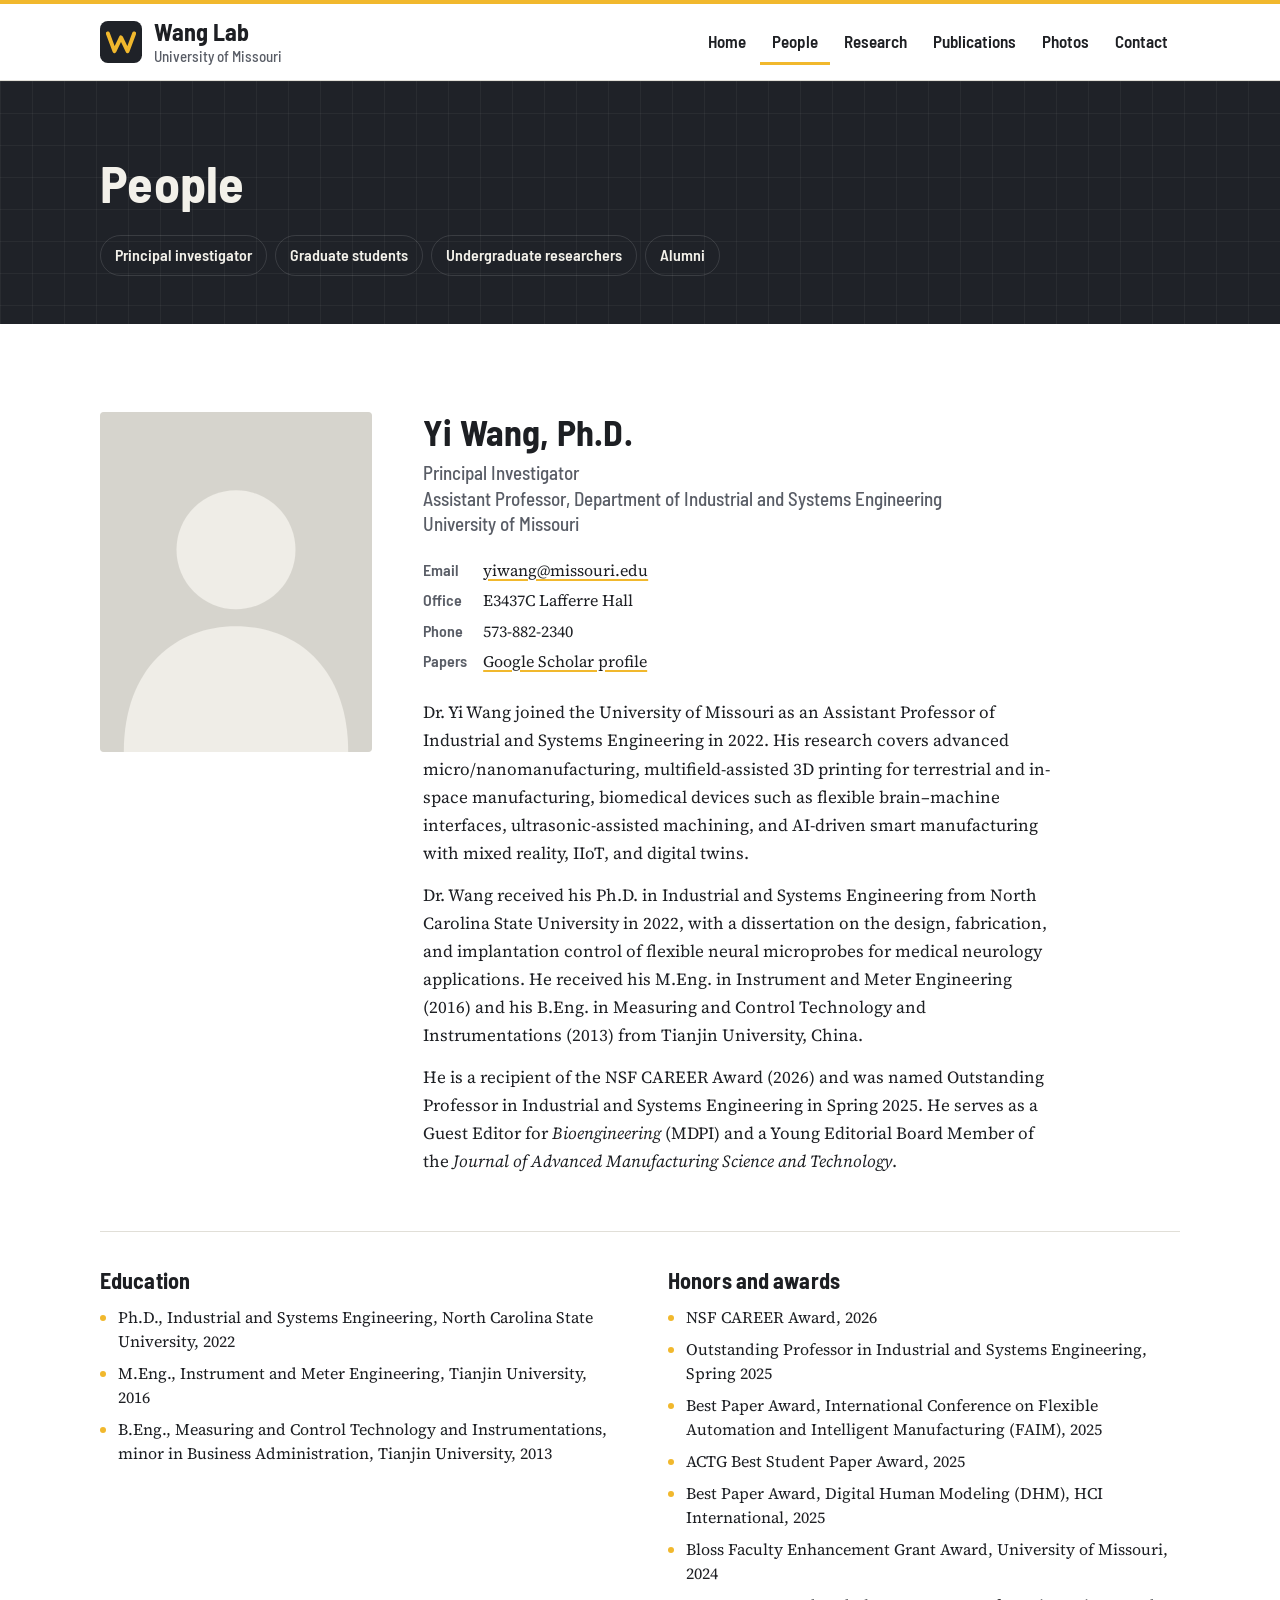
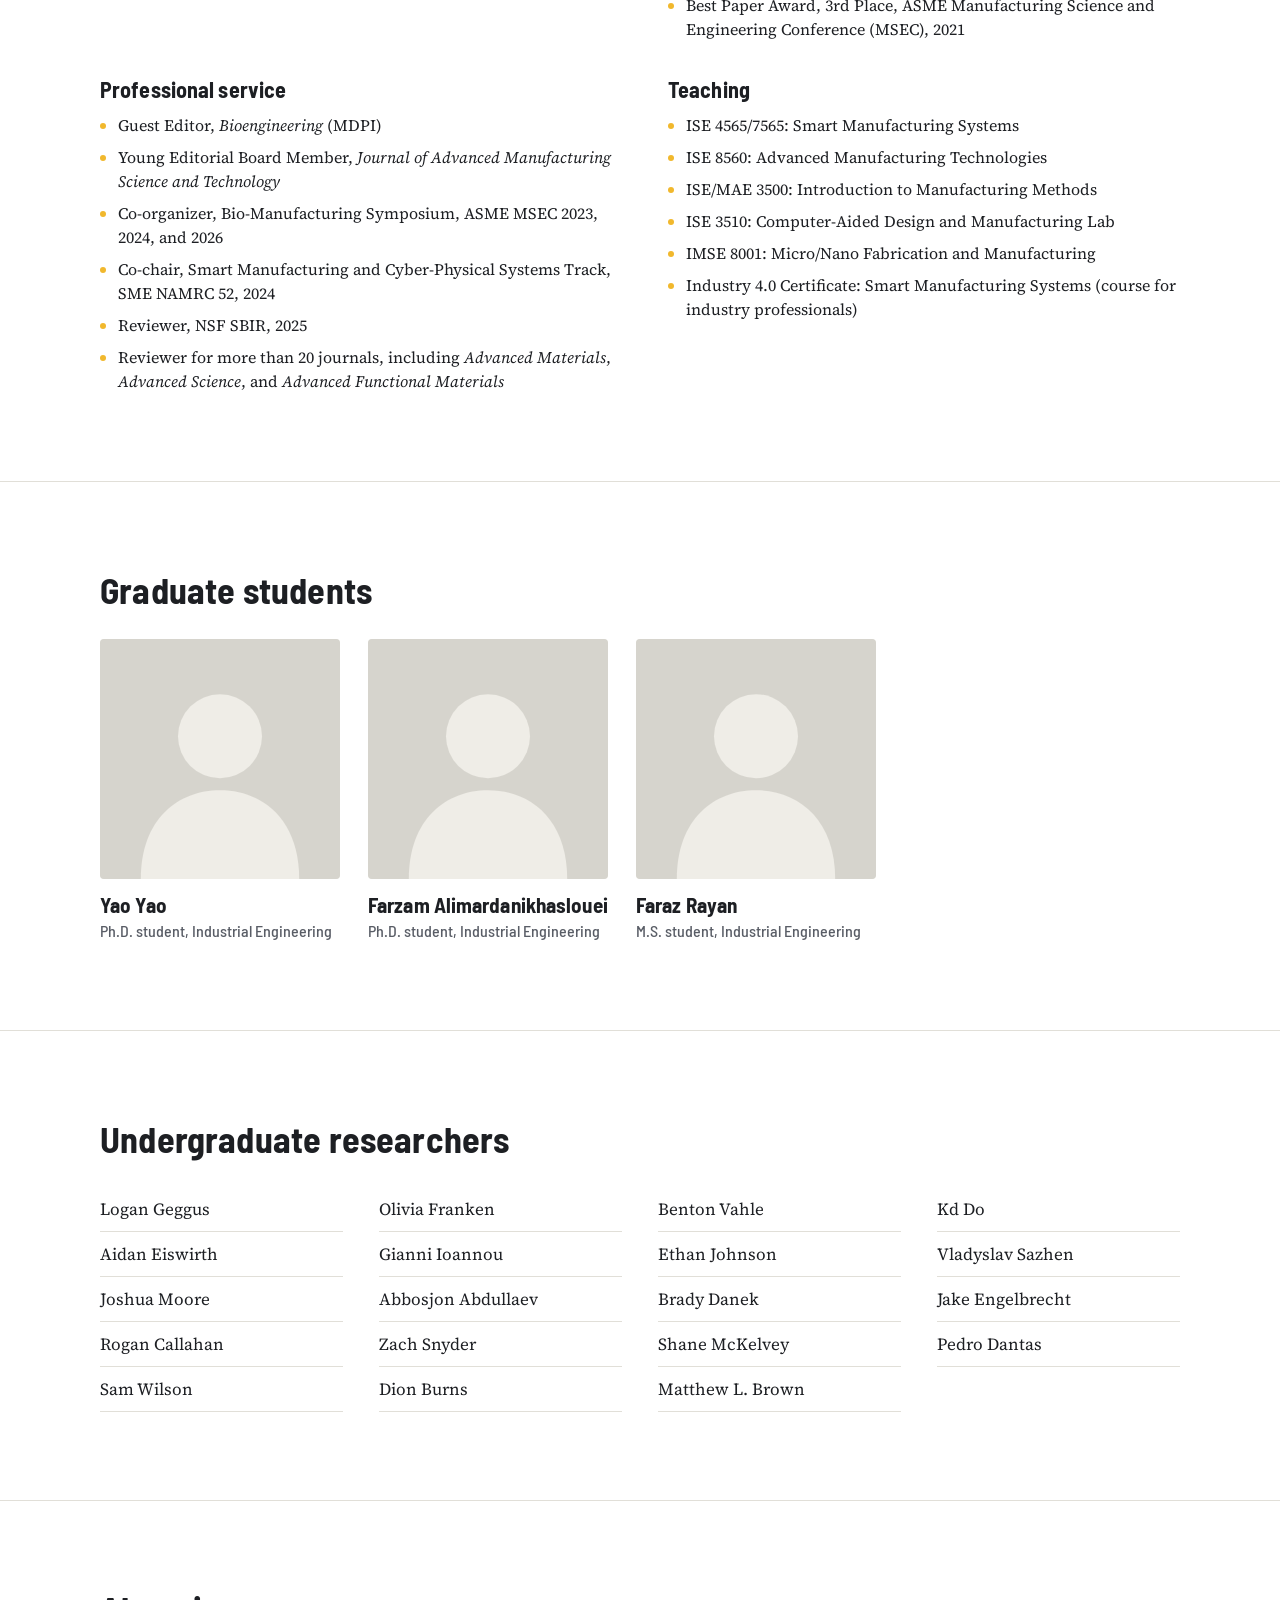
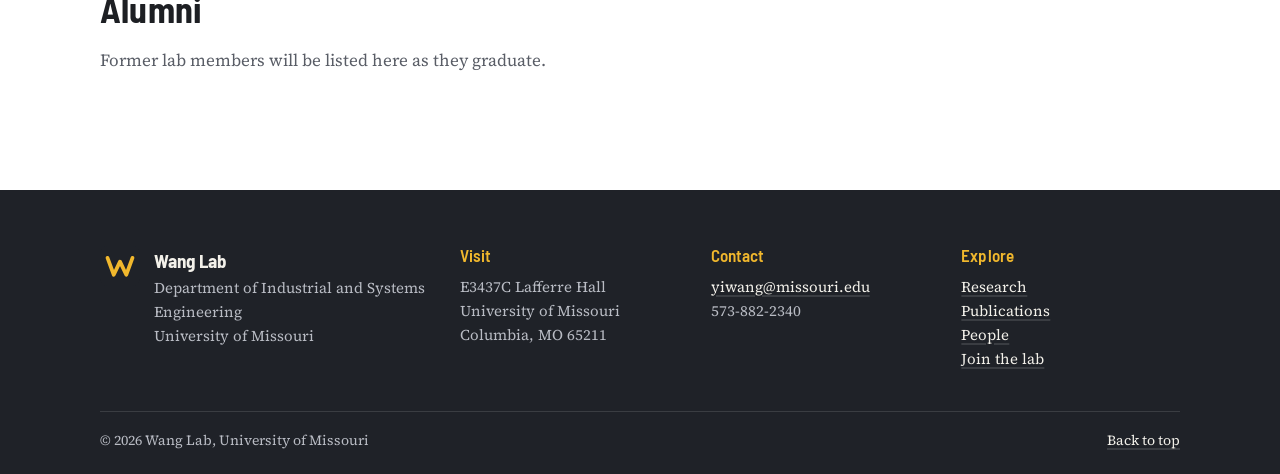
==== people.html @ 7a24e77a "Add files via upload" ====
<!doctype html>
<html lang="en">
<head>
<meta charset="utf-8">
<meta name="viewport" content="width=device-width, initial-scale=1, viewport-fit=cover">
<!-- ✏️ title = 浏览器标签和谷歌搜索结果里的标题；description = 谷歌搜索结果下面那行介绍 -->
<title>People | Wang Lab, University of Missouri</title>
<meta name="description" content="Meet Dr. Yi Wang and the graduate and undergraduate researchers of the Wang Lab in Industrial and Systems Engineering at the University of Missouri.">
<meta property="og:type" content="website">
<meta property="og:site_name" content="Wang Lab, University of Missouri">
<meta property="og:title" content="People | Wang Lab, University of Missouri">
<meta property="og:description" content="Meet Dr. Yi Wang and the graduate and undergraduate researchers of the Wang Lab in Industrial and Systems Engineering at the University of Missouri.">
<link rel="icon" href="images/logo-mark.svg" type="image/svg+xml">
<link rel="preconnect" href="https://fonts.googleapis.com">
<link rel="preconnect" href="https://fonts.gstatic.com" crossorigin>
<link rel="stylesheet" href="https://fonts.googleapis.com/css2?family=Barlow+Semi+Condensed:wght@500;600;700&amp;family=Source+Serif+4:ital,opsz,wght@0,8..60,400;0,8..60,600;1,8..60,400&amp;display=swap">
<link rel="stylesheet" href="css/style.css">
<script>document.documentElement.classList.add("js");</script>
</head>
<body>
<a class="skip-link" href="#main">Skip to content</a>

<!-- ============ 顶部导航（每个页面都有一份，一般不用改） ============ -->
<header class="site-header" id="top">
  <div class="container header-inner">
    <a class="brand" href="index.html">
      <img src="images/logo-mark.svg" alt="" width="42" height="42">
      <span><span class="brand-name">Wang Lab</span><span class="brand-sub">University of Missouri</span></span>
    </a>
    <button class="nav-toggle" type="button" aria-expanded="false" aria-controls="site-nav">
      <svg viewBox="0 0 24 24" aria-hidden="true"><path d="M3 6h18M3 12h18M3 18h18" fill="none" stroke="currentColor" stroke-width="2" stroke-linecap="round"/></svg>
      Menu
    </button>
    <nav class="site-nav" id="site-nav" aria-label="Main">
      <ul>
        <li><a href="index.html">Home</a></li>
        <li><a href="people.html" aria-current="page">People</a></li>
        <li><a href="research.html">Research</a></li>
        <li><a href="publications.html">Publications</a></li>
        <li><a href="photos.html">Photos</a></li>
        <li><a href="contact.html">Contact</a></li>
      </ul>
    </nav>
  </div>
</header>

<main id="main">
<section class="band">
  <div class="container page-head">
    <h1>People</h1>
    <ul class="subnav">
      <li><a href="#pi">Principal investigator</a></li>
      <li><a href="#graduate">Graduate students</a></li>
      <li><a href="#undergraduate">Undergraduate researchers</a></li>
      <li><a href="#alumni">Alumni</a></li>
    </ul>
  </div>
</section>

<!-- =====================================================================
     ✏️ PI 介绍
     · 换头像：把照片命名为 yi-wang.jpg，上传到 images/people/ 文件夹，
       再把下面的 images/people/placeholder.svg 改成 images/people/yi-wang.jpg
     ===================================================================== -->
<section class="section" id="pi" aria-labelledby="pi-name">
  <div class="container">
    <div class="pi-grid">
      <figure class="pi-photo">
        <img src="images/people/placeholder.svg" alt="Portrait of Dr. Yi Wang" width="400" height="500">
      </figure>
      <div class="pi-info">
        <h2 id="pi-name">Yi Wang, Ph.D.</h2>
        <p class="pi-role">Principal Investigator<br>Assistant Professor, Department of Industrial and Systems Engineering<br>University of Missouri</p>
        <dl class="contact-list">
          <dt>Email</dt><dd><a href="mailto:yiwang@missouri.edu">yiwang@missouri.edu</a></dd>
          <dt>Office</dt><dd>E3437C Lafferre Hall</dd>
          <dt>Phone</dt><dd>573-882-2340</dd>
          <dt>Papers</dt><dd><a href="https://scholar.google.com/citations?user=VTaAdZcAAAAJ&amp;hl=en">Google Scholar profile</a></dd>
        </dl>
        <div class="bio">
          <p>Dr. Yi Wang joined the University of Missouri as an Assistant Professor of Industrial and Systems Engineering in 2022. His research covers advanced micro/nanomanufacturing, multifield-assisted 3D printing for terrestrial and in-space manufacturing, biomedical devices such as flexible brain–machine interfaces, ultrasonic-assisted machining, and AI-driven smart manufacturing with mixed reality, IIoT, and digital twins.</p>
          <p>Dr. Wang received his Ph.D. in Industrial and Systems Engineering from North Carolina State University in 2022, with a dissertation on the design, fabrication, and implantation control of flexible neural microprobes for medical neurology applications. He received his M.Eng. in Instrument and Meter Engineering (2016) and his B.Eng. in Measuring and Control Technology and Instrumentations (2013) from Tianjin University, China.</p>
          <p>He is a recipient of the NSF CAREER Award (2026) and was named Outstanding Professor in Industrial and Systems Engineering in Spring 2025. He serves as a Guest Editor for <i>Bioengineering</i> (MDPI) and a Young Editorial Board Member of the <i>Journal of Advanced Manufacturing Science and Technology</i>.</p>
        </div>
      </div>
    </div>

    <div class="pi-details">
      <div>
        <h3>Education</h3>
        <ul>
          <li>Ph.D., Industrial and Systems Engineering, North Carolina State University, 2022</li>
          <li>M.Eng., Instrument and Meter Engineering, Tianjin University, 2016</li>
          <li>B.Eng., Measuring and Control Technology and Instrumentations, minor in Business Administration, Tianjin University, 2013</li>
        </ul>
      </div>
      <div>
        <h3>Honors and awards</h3>
        <ul>
          <li>NSF CAREER Award, 2026</li>
          <li>Outstanding Professor in Industrial and Systems Engineering, Spring 2025</li>
          <li>Best Paper Award, International Conference on Flexible Automation and Intelligent Manufacturing (FAIM), 2025</li>
          <li>ACTG Best Student Paper Award, 2025</li>
          <li>Best Paper Award, Digital Human Modeling (DHM), HCI International, 2025</li>
          <li>Bloss Faculty Enhancement Grant Award, University of Missouri, 2024</li>
          <li>Best Paper Award, 3rd Place, ASME Manufacturing Science and Engineering Conference (MSEC), 2021</li>
        </ul>
      </div>
      <div>
        <h3>Professional service</h3>
        <ul>
          <li>Guest Editor, <i>Bioengineering</i> (MDPI)</li>
          <li>Young Editorial Board Member, <i>Journal of Advanced Manufacturing Science and Technology</i></li>
          <li>Co-organizer, Bio-Manufacturing Symposium, ASME MSEC 2023, 2024, and 2026</li>
          <li>Co-chair, Smart Manufacturing and Cyber-Physical Systems Track, SME NAMRC 52, 2024</li>
          <li>Reviewer, NSF SBIR, 2025</li>
          <li>Reviewer for more than 20 journals, including <i>Advanced Materials</i>, <i>Advanced Science</i>, and <i>Advanced Functional Materials</i></li>
        </ul>
      </div>
      <div>
        <h3>Teaching</h3>
        <ul>
          <li>ISE 4565/7565: Smart Manufacturing Systems</li>
          <li>ISE 8560: Advanced Manufacturing Technologies</li>
          <li>ISE/MAE 3500: Introduction to Manufacturing Methods</li>
          <li>ISE 3510: Computer-Aided Design and Manufacturing Lab</li>
          <li>IMSE 8001: Micro/Nano Fabrication and Manufacturing</li>
          <li>Industry 4.0 Certificate: Smart Manufacturing Systems (course for industry professionals)</li>
        </ul>
      </div>
    </div>
  </div>
</section>

<!-- =====================================================================
     ✏️ 研究生：每个人是一整块 <article class="member"> …… </article>
     · 加人：复制一整块，改名字、身份（member-role）、照片文件名
     · 照片：方形最好，上传到 images/people/（例如 yao-yao.jpg），再改 src
     · 想加简介：在 member-role 那一行下面加一行
       <p class="member-bio">一两句话的英文简介</p>
     ===================================================================== -->
<section class="section" id="graduate" aria-labelledby="grad-title">
  <div class="container">
    <h2 class="section-title" id="grad-title">Graduate students</h2>
    <div class="member-grid">

      <article class="member">
        <img src="images/people/placeholder.svg" alt="Yao Yao" width="400" height="400" loading="lazy">
        <h3>Yao Yao</h3>
        <p class="member-role">Ph.D. student, Industrial Engineering</p>
      </article>

      <article class="member">
        <img src="images/people/placeholder.svg" alt="Farzam Alimardanikhaslouei" width="400" height="400" loading="lazy">
        <h3>Farzam Alimardanikhaslouei</h3>
        <p class="member-role">Ph.D. student, Industrial Engineering</p>
      </article>

      <article class="member">
        <img src="images/people/placeholder.svg" alt="Faraz Rayan" width="400" height="400" loading="lazy">
        <h3>Faraz Rayan</h3>
        <p class="member-role">M.S. student, Industrial Engineering</p>
      </article>

    </div>
  </div>
</section>

<!-- =====================================================================
     ✏️ 本科生：一行一个名字 <li>名字</li>
     · 毕业的同学：把那一行剪切，粘贴到下面 Alumni 的列表里
     ===================================================================== -->
<section class="section" id="undergraduate" aria-labelledby="ug-title">
  <div class="container">
    <h2 class="section-title" id="ug-title">Undergraduate researchers</h2>
    <ul class="name-list">
      <li>Logan Geggus</li>
      <li>Aidan Eiswirth</li>
      <li>Joshua Moore</li>
      <li>Rogan Callahan</li>
      <li>Sam Wilson</li>
      <li>Olivia Franken</li>
      <li>Gianni Ioannou</li>
      <li>Abbosjon Abdullaev</li>
      <li>Zach Snyder</li>
      <li>Dion Burns</li>
      <li>Benton Vahle</li>
      <li>Ethan Johnson</li>
      <li>Brady Danek</li>
      <li>Shane McKelvey</li>
      <li>Matthew L. Brown</li>
      <li>Kd Do</li>
      <li>Vladyslav Sazhen</li>
      <li>Jake Engelbrecht</li>
      <li>Pedro Dantas</li>
    </ul>
  </div>
</section>

<!-- =====================================================================
     ✏️ 毕业生 Alumni：一行一个，例如
     <li>Jane Doe, Ph.D. 2027, now at Boeing</li>
     有了第一位毕业生后，可以把下面那句 "Former lab members will be listed here…" 删掉
     ===================================================================== -->
<section class="section" id="alumni" aria-labelledby="alumni-title">
  <div class="container">
    <h2 class="section-title" id="alumni-title">Alumni</h2>
    <p class="section-note">Former lab members will be listed here as they graduate.</p>
    <ul class="name-list">
    </ul>
  </div>
</section>
</main>

<!-- ============ 页脚（每个页面都有一份，一般不用改） ============ -->
<footer class="site-footer">
  <div class="container footer-grid">
    <div class="footer-brand">
      <img src="images/logo-mark.svg" alt="" width="40" height="40">
      <p><strong>Wang Lab</strong><br>Department of Industrial and Systems Engineering<br>University of Missouri</p>
    </div>
    <div>
      <h2>Visit</h2>
      <p>E3437C Lafferre Hall<br>University of Missouri<br>Columbia, MO 65211</p>
    </div>
    <div>
      <h2>Contact</h2>
      <p><a href="mailto:yiwang@missouri.edu">yiwang@missouri.edu</a><br>573-882-2340</p>
    </div>
    <nav aria-label="Footer">
      <h2>Explore</h2>
      <ul>
        <li><a href="research.html">Research</a></li>
        <li><a href="publications.html">Publications</a></li>
        <li><a href="people.html">People</a></li>
        <li><a href="contact.html#join">Join the lab</a></li>
      </ul>
    </nav>
  </div>
  <div class="container footer-bottom">
    <span>© <span data-year>2026</span> Wang Lab, University of Missouri</span>
    <a href="#top">Back to top</a>
  </div>
</footer>
<script src="js/main.js"></script>
</body>
</html>
---- css/style.css ----
/* =====================================================================
   Wang Lab website styles
   一般不需要改这个文件。想换主色调：只改下面 :root 里的 --gold 等颜色值即可。
   Layout: white reading pages bracketed by graphite bands (hero, page
   titles, footer); Mizzou gold is used for one bold block per page,
   links and highlights. Left-aligned, max width 1160px.
   ===================================================================== */

:root {
  --bg: #ffffff;
  --surface: #f4f3ef;
  --text: #1d1f23;
  --muted: #595d66;
  --line: #e1dfd8;
  --gold: #f1b82d;
  --gold-hover: #f7c94f;
  --gold-soft: #fbedc4;
  --on-gold: #1d1f23;
  --graphite: #1f2228;
  --graphite-line: rgba(255, 255, 255, 0.12);
  --grid-line: rgba(255, 255, 255, 0.045);
  --on-graphite: #f3f1ea;
  --on-graphite-muted: #b9bcc4;

  --font-display: "Barlow Semi Condensed", "Arial Narrow", "Helvetica Neue", Arial, sans-serif;
  --font-body: "Source Serif 4", Georgia, "Times New Roman", serif;

  --step--1: 0.875rem;
  --step-0: 1.0625rem;
  --step-1: 1.25rem;
  --step-2: 1.5rem;
  --step-3: clamp(1.75rem, 1.4rem + 1.2vw, 2.25rem);
  --step-4: clamp(2.25rem, 1.6rem + 2.4vw, 3.25rem);

  --maxw: 1160px;
  --gutter: clamp(16px, 4vw, 40px);
  --radius: 4px;
  --header-h: 76px;
  color-scheme: light;
}

@media (prefers-color-scheme: dark) {
  :root:not([data-theme="light"]) {
    --bg: #16181c;
    --surface: #1e2126;
    --text: #e8e6e0;
    --muted: #a7abb3;
    --line: #30343b;
    --gold-soft: #3b3321;
    --graphite: #0e1013;
    --on-graphite-muted: #a9adb6;
    color-scheme: dark;
  }
}

:root[data-theme="dark"] {
  --bg: #16181c;
  --surface: #1e2126;
  --text: #e8e6e0;
  --muted: #a7abb3;
  --line: #30343b;
  --gold-soft: #3b3321;
  --graphite: #0e1013;
  --on-graphite-muted: #a9adb6;
  color-scheme: dark;
}

/* ---------- base ---------- */
*,
*::before,
*::after { box-sizing: border-box; }

html { -webkit-text-size-adjust: 100%; scroll-padding-top: calc(var(--header-h) + 16px); }
@media (prefers-reduced-motion: no-preference) { html { scroll-behavior: smooth; } }

body {
  margin: 0;
  background: var(--bg);
  color: var(--text);
  font-family: var(--font-body);
  font-size: var(--step-0);
  line-height: 1.65;
  font-optical-sizing: auto;
}

img { max-width: 100%; height: auto; display: block; }

h1, h2, h3 {
  margin: 0;
  font-family: var(--font-display);
  font-weight: 700;
  line-height: 1.12;
  letter-spacing: 0.005em;
  text-wrap: balance;
}

p, ul, ol, dl, figure { margin: 0; }

a {
  color: inherit;
  text-decoration: underline;
  text-decoration-color: var(--gold);
  text-decoration-thickness: 2px;
  text-underline-offset: 3px;
}
a:hover { background: var(--gold-soft); }

:focus-visible { outline: 3px solid var(--gold); outline-offset: 2px; }

.container {
  width: 100%;
  max-width: var(--maxw);
  margin-inline: auto;
  padding-inline: var(--gutter);
}

.skip-link {
  position: absolute;
  left: -9999px;
  top: 12px;
  z-index: 200;
  padding: 8px 14px;
  background: var(--gold);
  color: var(--on-gold);
  font-family: var(--font-display);
  font-weight: 600;
}
.skip-link:focus { left: 16px; }

.visually-hidden {
  position: absolute !important;
  width: 1px; height: 1px;
  overflow: hidden;
  clip: rect(0 0 0 0);
  white-space: nowrap;
}

/* ---------- buttons ---------- */
.btn {
  display: inline-flex;
  align-items: center;
  gap: 8px;
  padding: 10px 20px;
  border-radius: var(--radius);
  font-family: var(--font-display);
  font-size: 1.0625rem;
  font-weight: 600;
  line-height: 1.2;
  text-decoration: none;
  cursor: pointer;
}
.btn-gold { background: var(--gold); color: var(--on-gold); }
.btn-gold:hover { background: var(--gold-hover); }
.btn-dark { background: var(--graphite); color: var(--on-graphite); }
.btn-dark:hover { background: var(--graphite); color: var(--gold); }

/* ---------- header ---------- */
.site-header {
  position: sticky;
  top: env(safe-area-inset-top, 0px);
  z-index: 50;
  background: var(--bg);
  border-top: 4px solid var(--gold);
  border-bottom: 1px solid var(--line);
}
.header-inner {
  display: flex;
  flex-wrap: wrap;
  align-items: center;
  justify-content: space-between;
  gap: 8px 24px;
  min-height: var(--header-h);
}
.brand {
  display: flex;
  align-items: center;
  gap: 12px;
  padding-block: 10px;
  text-decoration: none;
}
.brand:hover { background: none; }
.brand img { width: 42px; height: 42px; flex: none; }
.brand-name {
  display: block;
  font-family: var(--font-display);
  font-size: 1.5rem;
  font-weight: 700;
  line-height: 1;
}
.brand-sub {
  display: block;
  margin-top: 4px;
  font-family: var(--font-display);
  font-size: 0.9375rem;
  font-weight: 500;
  line-height: 1.1;
  color: var(--muted);
}
.site-nav ul {
  display: flex;
  flex-wrap: wrap;
  gap: 2px;
  list-style: none;
  padding: 0;
}
.site-nav a {
  display: block;
  padding: 8px 12px 6px;
  border-bottom: 3px solid transparent;
  font-family: var(--font-display);
  font-size: 1.0625rem;
  font-weight: 600;
  text-decoration: none;
}
.site-nav a:hover { background: var(--surface); }
.site-nav a[aria-current="page"] { border-bottom-color: var(--gold); }

.nav-toggle {
  display: none;
  align-items: center;
  gap: 8px;
  padding: 8px 12px;
  border: 1px solid var(--line);
  border-radius: var(--radius);
  background: var(--bg);
  color: var(--text);
  font-family: var(--font-display);
  font-size: 1rem;
  font-weight: 600;
  cursor: pointer;
}
.nav-toggle svg { width: 20px; height: 20px; }

@media (max-width: 900px) {
  :root { --header-h: 64px; }
  .brand img { width: 36px; height: 36px; }
  .brand-name { font-size: 1.3125rem; }
  .brand-sub { font-size: 0.8125rem; }
  .js .nav-toggle { display: inline-flex; }
  .js .site-nav { display: none; width: 100%; }
  .js .site-nav.is-open { display: block; }
  .js .site-nav ul { flex-direction: column; padding-bottom: 12px; }
  .js .site-nav a { padding: 12px 4px; border-bottom: 1px solid var(--line); }
  .js .site-nav a[aria-current="page"] {
    border-bottom-color: var(--line);
    box-shadow: inset 4px 0 0 var(--gold);
    padding-left: 16px;
  }
}

/* ---------- graphite bands (page titles) ---------- */
.band {
  background-color: var(--graphite);
  background-image:
    linear-gradient(var(--grid-line) 1px, transparent 1px),
    linear-gradient(90deg, var(--grid-line) 1px, transparent 1px);
  background-size: 32px 32px;
  color: var(--on-graphite);
}
.page-head { padding-block: clamp(40px, 6vw, 72px) clamp(32px, 4vw, 48px); }
.page-head h1 { font-size: var(--step-4); }
.page-head .lead {
  max-width: 62ch;
  margin-top: 14px;
  font-size: 1.1875rem;
  color: var(--on-graphite-muted);
}
.page-head .lead a { color: var(--on-graphite); }
.page-head .lead a:hover { background: none; color: var(--gold); }
.subnav {
  display: flex;
  flex-wrap: wrap;
  gap: 8px;
  margin-top: 24px;
  list-style: none;
  padding: 0;
}
.subnav a {
  display: block;
  padding: 6px 14px;
  border: 1px solid var(--graphite-line);
  border-radius: 999px;
  font-family: var(--font-display);
  font-size: 1rem;
  font-weight: 600;
  text-decoration: none;
  color: var(--on-graphite);
}
.subnav a:hover { background: none; border-color: var(--gold); color: var(--gold); }

/* ---------- generic sections ---------- */
.section { padding-block: clamp(48px, 7vw, 88px); }
.section-title { font-size: var(--step-3); margin-bottom: 28px; }
.section-note { max-width: 65ch; margin-top: -12px; margin-bottom: 28px; color: var(--muted); }
.section + .section { border-top: 1px solid var(--line); }

/* ---------- home: hero carousel ---------- */
.hero { background: var(--graphite); color: var(--on-graphite); }
.carousel { position: relative; }
.slides { position: relative; height: clamp(420px, 40vw, 540px); }
.slide {
  position: absolute;
  inset: 0;
  opacity: 0;
  visibility: hidden;
  transition: opacity 0.8s ease, visibility 0.8s;
}
.slide.is-active { opacity: 1; visibility: visible; }
@media (prefers-reduced-motion: reduce) { .slide { transition: none; } }
.slide-media { position: absolute; inset: 0; overflow: hidden; }
.slide-media img { width: 100%; height: 100%; object-fit: cover; object-position: 72% center; }
.slide-media::after {
  content: "";
  position: absolute;
  inset: 0;
  background: linear-gradient(90deg,
    var(--graphite) 0%,
    color-mix(in srgb, var(--graphite) 86%, transparent) 32%,
    color-mix(in srgb, var(--graphite) 0%, transparent) 66%);
}
.slide-content {
  position: relative;
  z-index: 1;
  display: flex;
  flex-direction: column;
  justify-content: center;
  height: 100%;
  padding-bottom: 64px;
}
.slide-content > * { max-width: 33rem; }
.slide h2 {
  font-size: clamp(2rem, 1.25rem + 2.7vw, 3.375rem);
  line-height: 1.04;
  color: var(--on-graphite);
}
.slide p {
  margin-top: 16px;
  font-size: 1.1875rem;
  line-height: 1.55;
  color: var(--on-graphite-muted);
}
.slide .btn { align-self: flex-start; margin-top: 28px; }

.carousel-controls {
  position: absolute;
  left: 0;
  right: 0;
  bottom: 28px;
  z-index: 2;
}
.carousel-controls .container { display: flex; align-items: center; gap: 10px; }
.carousel-btn {
  display: grid;
  place-items: center;
  width: 40px;
  height: 40px;
  padding: 0;
  border: 1.5px solid var(--graphite-line);
  border-radius: 50%;
  background: transparent;
  color: var(--on-graphite);
  cursor: pointer;
}
.carousel-btn:hover { border-color: var(--gold); color: var(--gold); }
.carousel-btn svg { width: 18px; height: 18px; }
.carousel-btn .icon-play { display: none; }
.carousel-btn.is-paused .icon-play { display: block; }
.carousel-btn.is-paused .icon-pause { display: none; }
.carousel-dots { display: flex; gap: 6px; margin-inline: 6px; }
.carousel-dot {
  width: 34px;
  height: 28px;
  padding: 0;
  border: 0;
  background: none;
  cursor: pointer;
}
.carousel-dot::before {
  content: "";
  display: block;
  height: 4px;
  border-radius: 2px;
  background: var(--graphite-line);
}
.carousel-dot[aria-current="true"]::before { background: var(--gold); }
.carousel-dot:hover::before { background: var(--on-graphite-muted); }
.carousel-dot[aria-current="true"]:hover::before { background: var(--gold); }

@media (max-width: 720px) {
  .slides { height: auto; }
  .slide {
    position: relative;
    inset: auto;
    display: none;
    opacity: 1;
    visibility: visible;
    transition: none;
  }
  .slide.is-active { display: block; }
  .slide-media { position: relative; aspect-ratio: 16 / 9; }
  .slide-media img { object-position: 78% center; }
  .slide-media::after { background: linear-gradient(180deg, transparent 60%, var(--graphite) 100%); }
  .slide-content { height: auto; min-height: 17rem; justify-content: flex-start; padding-block: 4px 84px; }
  .slide p { font-size: 1.0625rem; }
  .slide .btn { margin-top: 20px; }
  .carousel-controls { bottom: 20px; }
}

/* ---------- home: intro + join ---------- */
.intro {
  display: grid;
  grid-template-columns: minmax(0, 1fr) minmax(0, 21rem);
  gap: clamp(32px, 5vw, 72px);
  align-items: start;
}
.intro-text { max-width: 68ch; }
.intro h1 { font-size: var(--step-4); max-width: 24ch; }
.intro .lead { margin-top: 22px; font-size: 1.25rem; line-height: 1.6; }
.intro-text p + p { margin-top: 16px; }

.join-card {
  padding: 28px 28px 30px;
  border-radius: var(--radius);
  background: var(--gold);
  color: var(--on-gold);
}
.join-card h2 { font-size: 1.875rem; }
.join-card p { margin-top: 12px; font-size: 1rem; }
.join-card a { text-decoration-color: currentColor; }
.join-card a:hover { background: rgba(255, 255, 255, 0.35); }
.join-card .btn { margin-top: 20px; }
.join-card .btn:hover { background: var(--graphite); color: var(--gold); }

@media (max-width: 860px) {
  .intro { grid-template-columns: 1fr; }
}

/* ---------- news (dated log, newest first) ---------- */
.news-group {
  display: grid;
  grid-template-columns: 7rem minmax(0, 1fr);
  gap: 8px 32px;
  padding-block: 28px;
  border-top: 1px solid var(--line);
}
.news-group h3 {
  font-size: 2rem;
  font-weight: 600;
  line-height: 1;
  font-variant-numeric: tabular-nums;
}
.news-list { display: grid; gap: 16px; list-style: none; padding: 0; max-width: 72ch; }
.news-list li { position: relative; padding-left: 4.25rem; }
.news-date {
  position: absolute;
  left: 0;
  top: 0.2em;
  font-family: var(--font-display);
  font-size: 0.9375rem;
  font-weight: 600;
  line-height: 1.4;
  color: var(--muted);
  font-variant-numeric: tabular-nums;
}
@media (max-width: 640px) {
  .news-group { grid-template-columns: 1fr; }
  .news-group h3 { font-size: 1.625rem; }
  .news-list li { padding-left: 3.5rem; }
}

/* ---------- people ---------- */
.pi-grid {
  display: grid;
  grid-template-columns: minmax(0, 17rem) minmax(0, 1fr);
  gap: clamp(28px, 4vw, 56px);
  align-items: start;
}
.pi-photo img {
  width: 100%;
  aspect-ratio: 4 / 5;
  object-fit: cover;
  border-radius: var(--radius);
  background: var(--surface);
}
.pi-info { max-width: 70ch; }
.pi-info h2 { font-size: var(--step-3); }
.pi-role {
  margin-top: 8px;
  font-family: var(--font-display);
  font-size: 1.1875rem;
  font-weight: 500;
  line-height: 1.35;
  color: var(--muted);
}
.contact-list {
  display: grid;
  grid-template-columns: max-content minmax(0, 1fr);
  gap: 4px 16px;
  margin-top: 20px;
  font-size: 1rem;
}
.contact-list dt { font-family: var(--font-display); font-weight: 600; color: var(--muted); }
.contact-list dd { margin: 0; overflow-wrap: anywhere; }
.bio { margin-top: 24px; }
.bio p + p { margin-top: 14px; }

.pi-details {
  display: grid;
  grid-template-columns: repeat(2, minmax(0, 1fr));
  gap: 36px 56px;
  margin-top: 56px;
  padding-top: 36px;
  border-top: 1px solid var(--line);
}
.pi-details h3 { margin-bottom: 12px; font-size: 1.375rem; }
.pi-details ul { display: grid; gap: 8px; padding-left: 1.1em; font-size: 1rem; line-height: 1.5; }
.pi-details li::marker { color: var(--gold); }

.member-grid {
  display: grid;
  grid-template-columns: repeat(auto-fill, minmax(12.5rem, 15rem));
  gap: 36px 28px;
}
.member img {
  width: 100%;
  aspect-ratio: 1;
  object-fit: cover;
  border-radius: var(--radius);
  background: var(--surface);
}
.member h3 { margin-top: 14px; font-size: 1.3125rem; }
.member-role {
  margin-top: 4px;
  font-family: var(--font-display);
  font-size: 1rem;
  font-weight: 500;
  line-height: 1.35;
  color: var(--muted);
}
.member-bio { margin-top: 8px; font-size: 0.9375rem; line-height: 1.55; }

.name-list {
  columns: 4 12rem;
  column-gap: 36px;
  list-style: none;
  padding: 0;
}
.name-list li {
  padding-block: 8px;
  border-bottom: 1px solid var(--line);
  break-inside: avoid;
}

@media (max-width: 760px) {
  .pi-grid, .pi-details { grid-template-columns: 1fr; }
  .pi-photo { max-width: 15rem; }
  .member-grid { grid-template-columns: repeat(2, minmax(0, 1fr)); gap: 28px 16px; }
}

/* ---------- research ---------- */
.overview { max-width: 70ch; font-size: 1.1875rem; line-height: 1.6; }
.thrust {
  display: grid;
  grid-template-columns: minmax(0, 1fr) minmax(0, 1fr);
  gap: clamp(28px, 4vw, 64px);
  align-items: start;
  padding-block: clamp(44px, 6vw, 80px);
  border-top: 1px solid var(--line);
}
.thrust:first-child { border-top: 0; }
.thrust:nth-of-type(even) .thrust-figure { order: 2; }
.thrusts + .section { border-top: 1px solid var(--line); }
.thrust-figure { position: sticky; top: calc(var(--header-h) + 24px); }
.thrust-figure img {
  width: 100%;
  aspect-ratio: 16 / 10;
  object-fit: cover;
  object-position: 76% center;
  border-radius: var(--radius);
  background: var(--graphite);
}
.thrust-body h2 { font-size: var(--step-3); }
.thrust-body p { margin-top: 16px; }
.thrust-body h3 { margin-top: 32px; margin-bottom: 12px; font-size: 1.25rem; }
.project-list, .pub-mini { display: grid; gap: 10px; padding-left: 1.1em; font-size: 0.96875rem; line-height: 1.55; }
.project-list li::marker, .pub-mini li::marker { color: var(--gold); }
@media (max-width: 860px) {
  .thrust { grid-template-columns: 1fr; }
  .thrust:nth-of-type(even) .thrust-figure { order: 0; }
  .thrust-figure { position: static; }
}

.sponsor-list { display: flex; flex-wrap: wrap; gap: 10px; list-style: none; padding: 0; }
.sponsor-list li {
  padding: 10px 16px;
  border: 1px solid var(--line);
  border-radius: var(--radius);
  background: var(--surface);
  font-family: var(--font-display);
  font-size: 1.0625rem;
  font-weight: 600;
  line-height: 1.3;
}

/* ---------- publications ---------- */
.pub-section + .pub-section { margin-top: clamp(48px, 7vw, 80px); }
.pub-year {
  display: grid;
  grid-template-columns: 7rem minmax(0, 1fr);
  gap: 8px 32px;
  padding-block: 24px;
  border-top: 1px solid var(--line);
}
.pub-year h3 { font-size: 1.75rem; font-weight: 600; line-height: 1.1; font-variant-numeric: tabular-nums; }
.pub-list { display: grid; gap: 16px; list-style: none; padding: 0; max-width: 78ch; line-height: 1.55; }
.pub-list li { overflow-wrap: anywhere; }
.pub-title { font-weight: 600; }
.pub-award {
  display: inline-block;
  margin-left: 4px;
  padding: 0 8px;
  border-radius: 3px;
  background: var(--gold);
  color: var(--on-gold);
  font-family: var(--font-display);
  font-size: 0.875rem;
  font-weight: 600;
  line-height: 1.6;
  white-space: nowrap;
}
@media (max-width: 640px) {
  .pub-year { grid-template-columns: 1fr; }
}

/* ---------- photos ---------- */
.photo-entry {
  display: grid;
  grid-template-columns: 7rem minmax(0, 1fr);
  gap: 8px 32px;
  padding-block: 28px;
  border-top: 1px solid var(--line);
}
.photo-entry:first-child { border-top: 0; padding-top: 0; }
.photo-entry h2 { font-size: 1.375rem; font-weight: 600; font-variant-numeric: tabular-nums; }
.photo-entry p { max-width: 65ch; }
.photo-row {
  display: grid;
  grid-template-columns: repeat(auto-fill, minmax(min(100%, 20rem), 1fr));
  gap: 16px;
  margin-top: 16px;
}
.photo-row img {
  width: 100%;
  aspect-ratio: 3 / 2;
  object-fit: cover;
  border-radius: var(--radius);
  background: var(--surface);
}
@media (max-width: 640px) {
  .photo-entry { grid-template-columns: 1fr; }
}

/* ---------- contact ---------- */
.contact-grid {
  display: grid;
  grid-template-columns: repeat(2, minmax(0, 1fr));
  gap: clamp(32px, 5vw, 64px);
  align-items: start;
}
.contact-grid h2 { font-size: var(--step-2); }
.contact-grid > div > p { margin-top: 10px; }
.contact-grid .contact-list { margin-top: 20px; }
.contact-grid .btn { margin-top: 20px; }
.join-grid {
  display: grid;
  grid-template-columns: repeat(3, minmax(0, 1fr));
  gap: 28px clamp(24px, 4vw, 48px);
}
.join-grid h3 { font-size: 1.3125rem; margin-bottom: 10px; }
.join-grid p { font-size: 1rem; }
@media (max-width: 860px) {
  .contact-grid, .join-grid { grid-template-columns: 1fr; }
}

/* ---------- 404 ---------- */
.notfound { padding-block: clamp(64px, 12vw, 140px); }
.notfound p { margin-top: 14px; max-width: 50ch; }
.notfound .btn { margin-top: 24px; }

/* ---------- footer ---------- */
.site-footer { background: var(--graphite); color: var(--on-graphite); }
.footer-grid {
  display: grid;
  grid-template-columns: minmax(0, 1.5fr) repeat(3, minmax(0, 1fr));
  gap: 32px;
  padding-block: 56px 40px;
}
.footer-brand { display: flex; gap: 14px; align-items: flex-start; }
.footer-brand img { width: 40px; height: 40px; flex: none; }
.site-footer h2 {
  margin-bottom: 10px;
  font-size: 1.0625rem;
  font-weight: 600;
  color: var(--gold);
}
.site-footer p, .site-footer li { font-size: 0.9375rem; line-height: 1.6; color: var(--on-graphite-muted); }
.site-footer strong { color: var(--on-graphite); font-family: var(--font-display); font-size: 1.1875rem; }
.site-footer ul { list-style: none; padding: 0; }
.site-footer a { color: var(--on-graphite); text-decoration-color: var(--graphite-line); }
.site-footer a:hover { background: none; color: var(--gold); text-decoration-color: var(--gold); }
.footer-bottom {
  position: relative;
  display: flex;
  flex-wrap: wrap;
  justify-content: space-between;
  gap: 8px 24px;
  padding-block: 18px 22px;
  font-size: 0.875rem;
  color: var(--on-graphite-muted);
}
.footer-bottom::before {
  content: "";
  position: absolute;
  top: 0;
  left: var(--gutter);
  right: var(--gutter);
  border-top: 1px solid var(--graphite-line);
}
@media (max-width: 900px) {
  .footer-grid { grid-template-columns: repeat(2, minmax(0, 1fr)); }
}
@media (max-width: 520px) {
  .footer-grid { grid-template-columns: 1fr; }
}
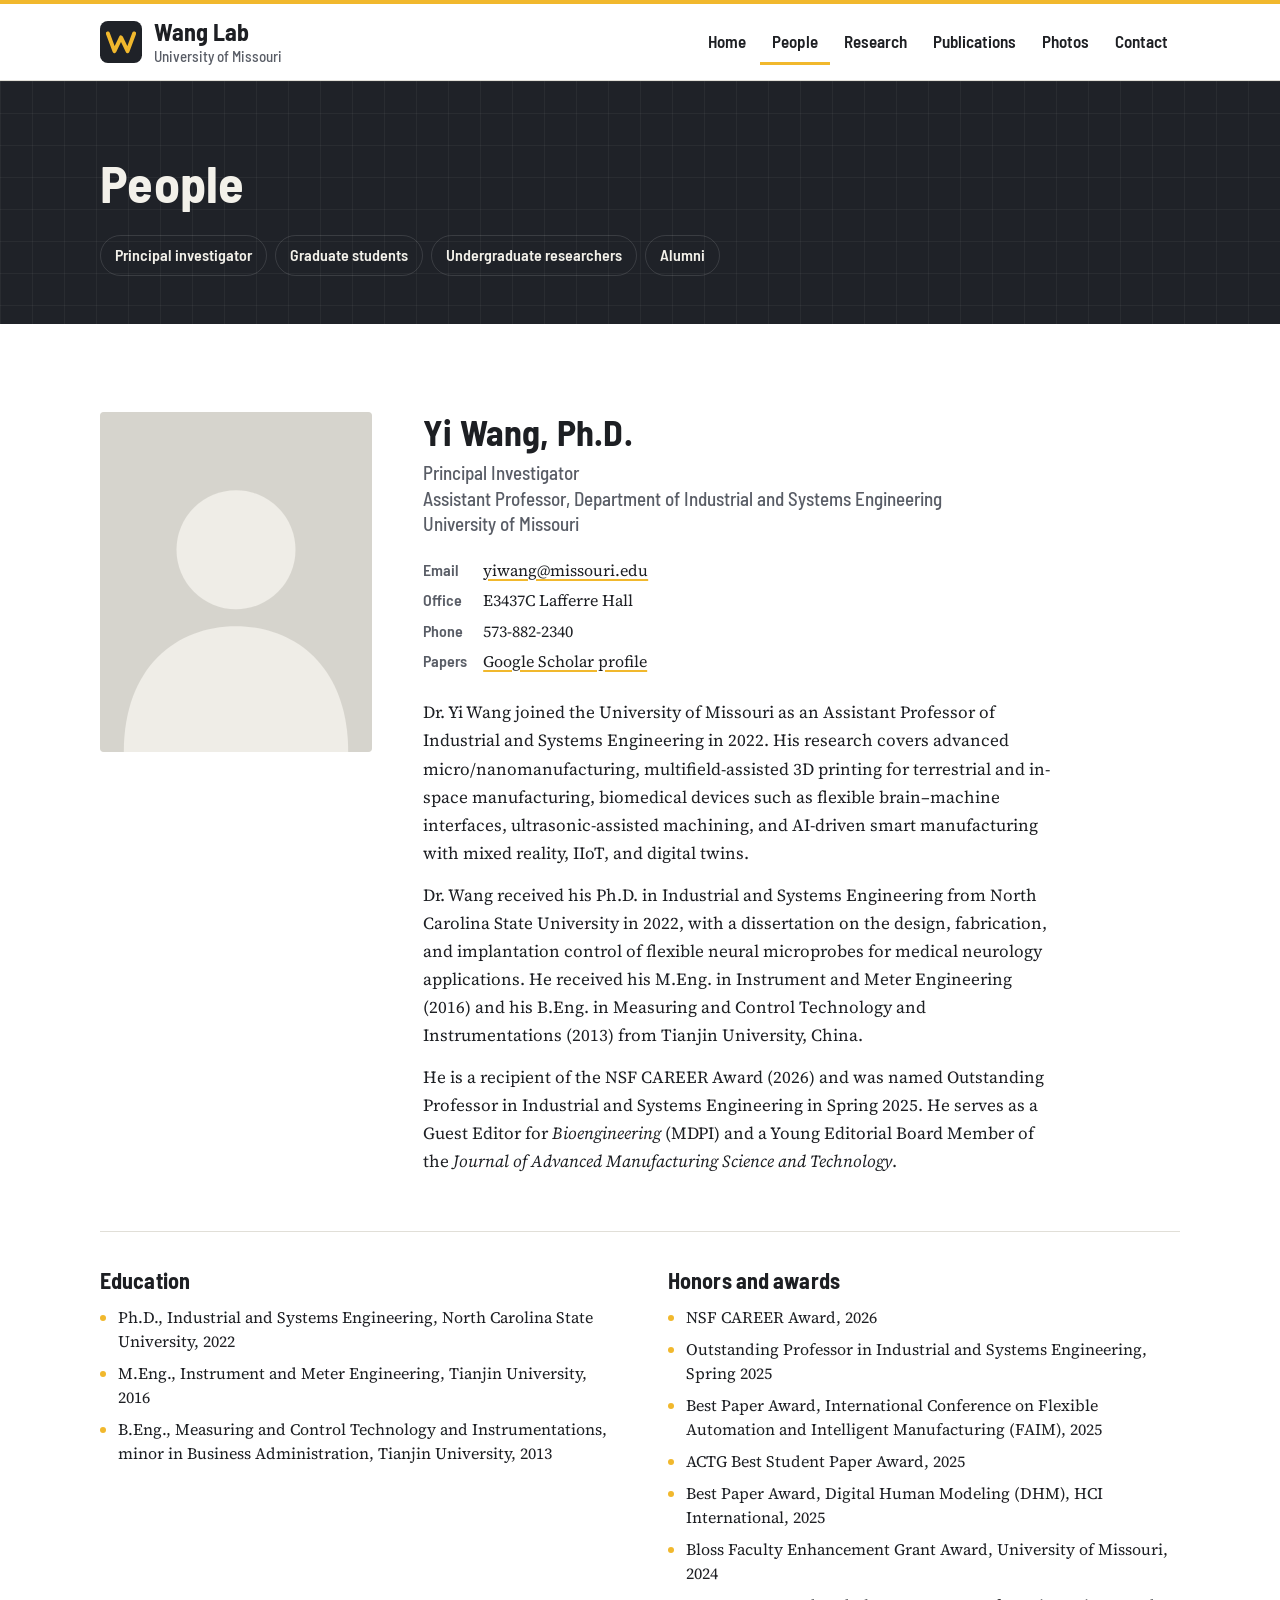
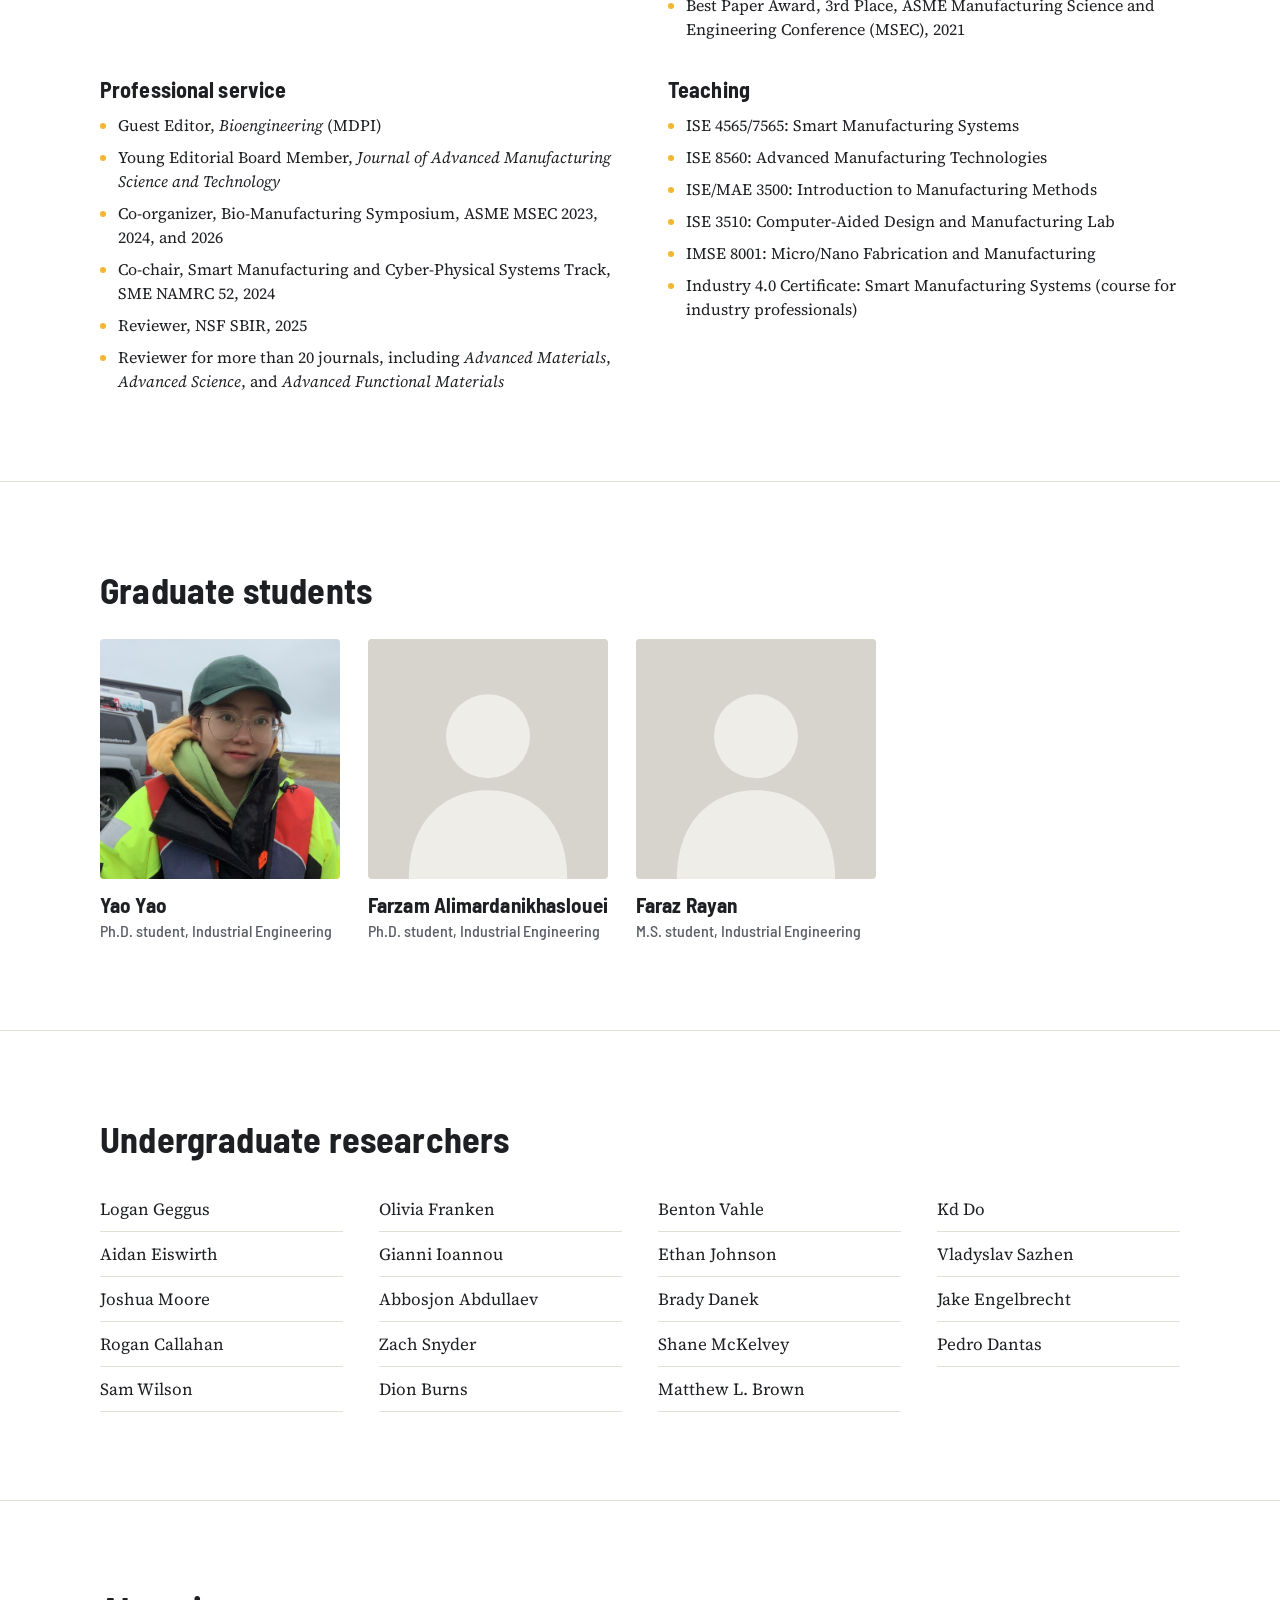
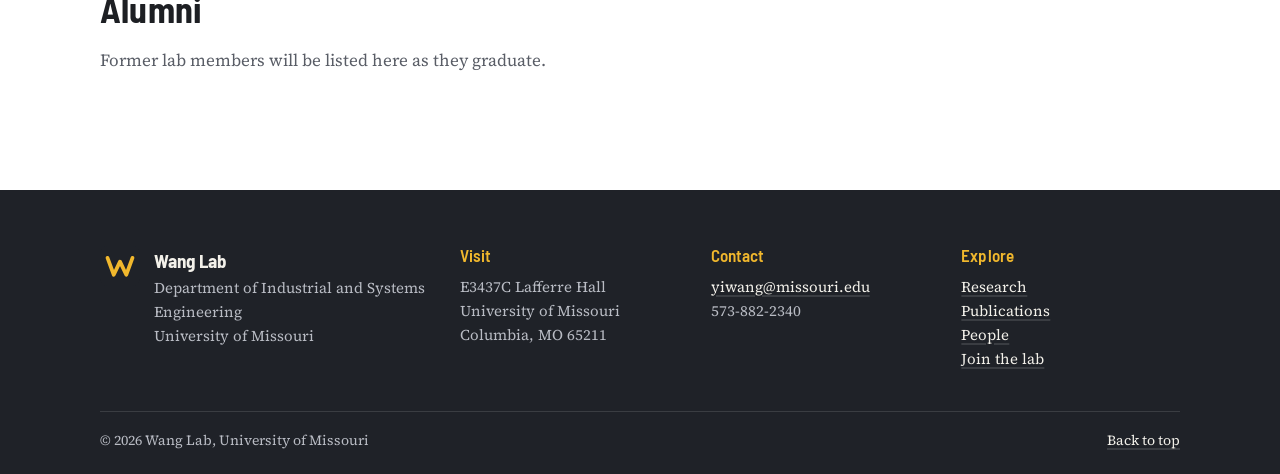
==== commit cd6c07ad: "Update people.html" ====
--- a/people.html
+++ b/people.html
@@ -145,7 +145,7 @@
     <div class="member-grid">
 
       <article class="member">
-        <img src="images/people/placeholder.svg" alt="Yao Yao" width="400" height="400" loading="lazy">
+        <img src="images/people/yao-yao.jpg" alt="Yao Yao" width="400" height="400" loading="lazy">
         <h3>Yao Yao</h3>
         <p class="member-role">Ph.D. student, Industrial Engineering</p>
       </article>
